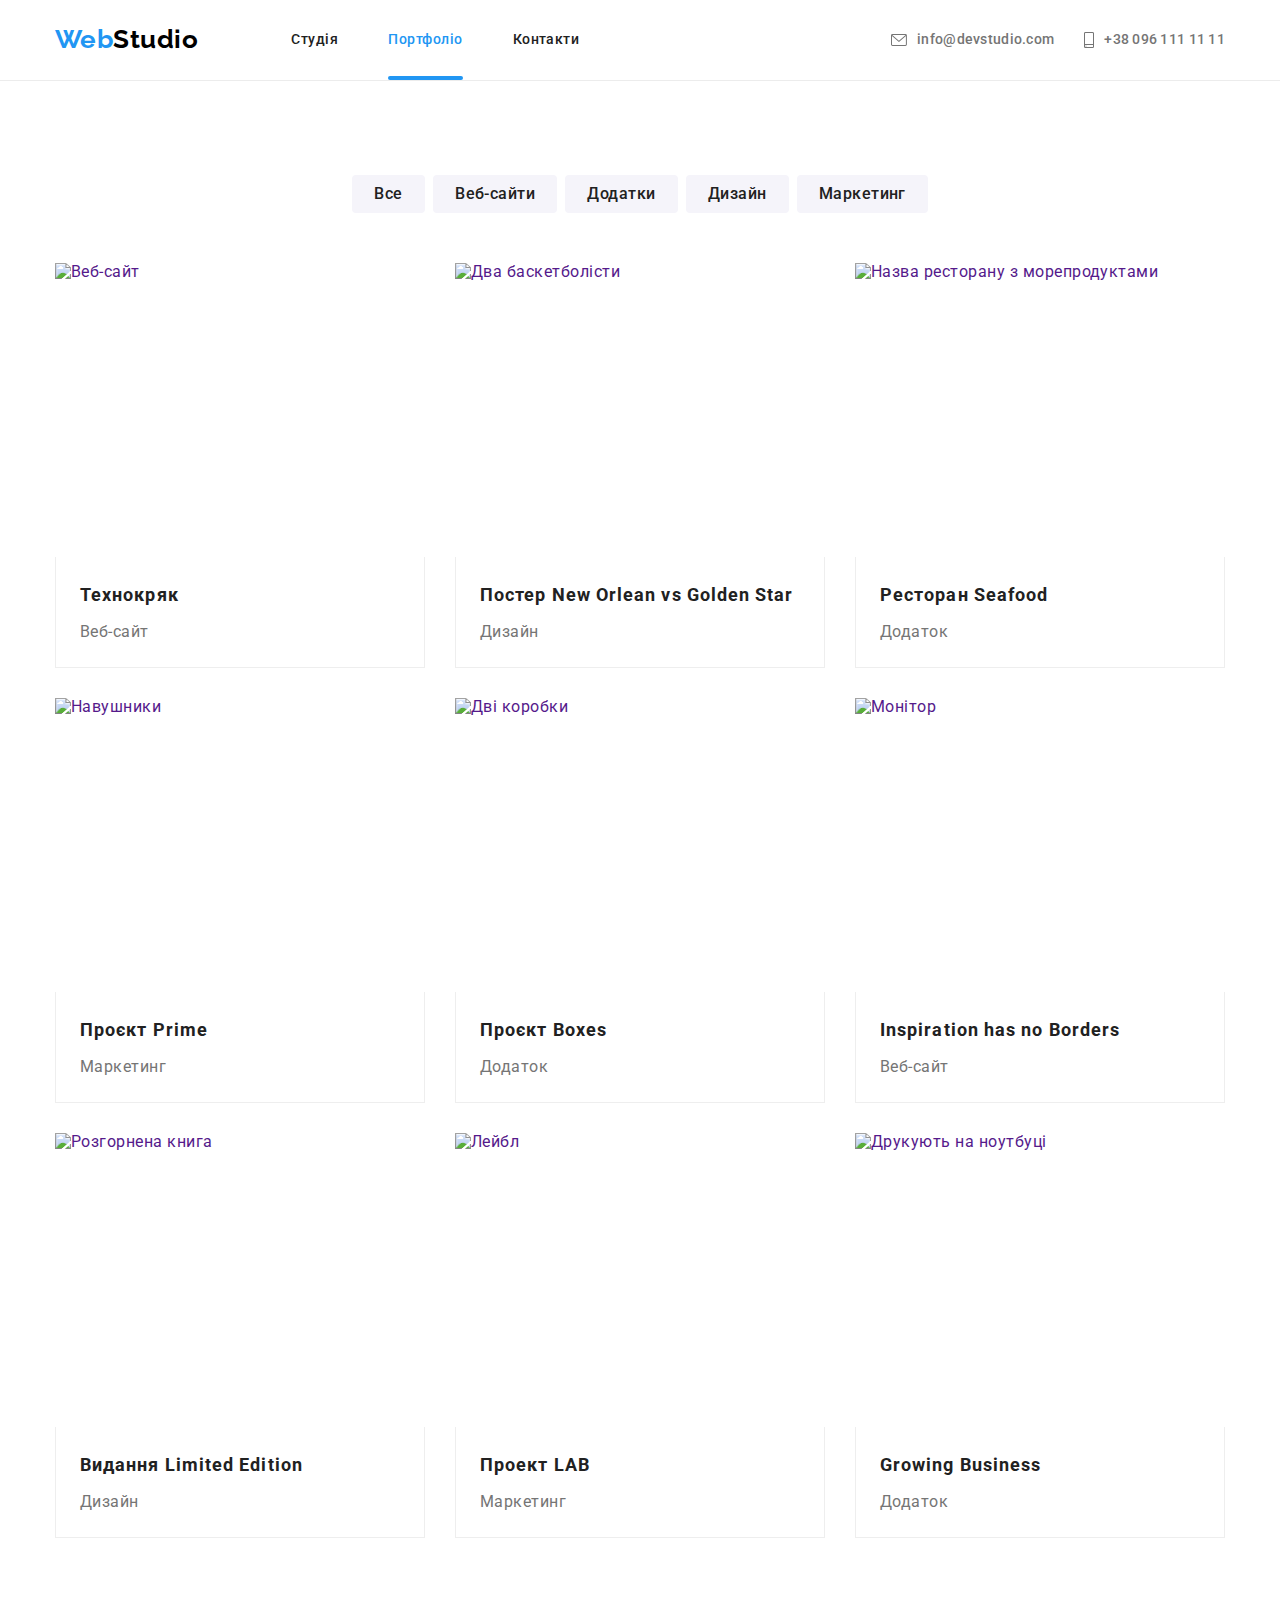
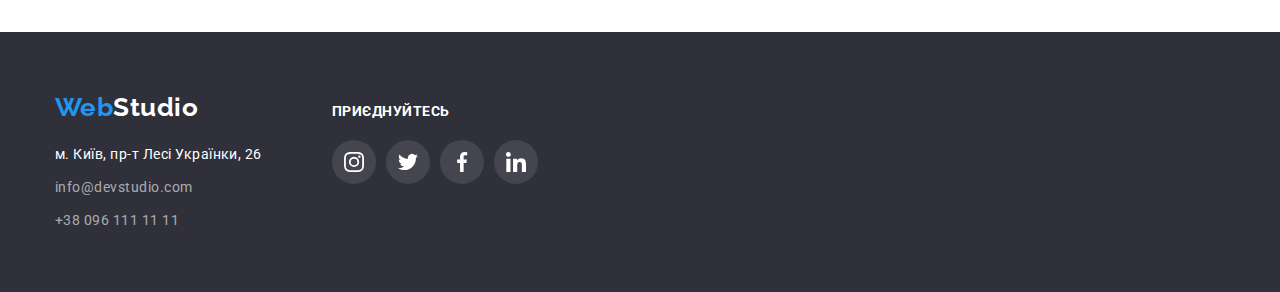
==== portfolio.html @ e34e5ac5 "Added transition" ====
<!DOCTYPE html>
<html lang="uk">
  <head>
    <meta charset="UTF-8" />
    <meta http-equiv="X-UA-Compatible" content="IE=edge" />
    <meta name="viewport" content="width=device-width, initial-scale=1.0" />
    <title>Portfolio</title>
    <link rel="preconnect" href="https://fonts.googleapis.com" />
    <link rel="preconnect" href="https://fonts.gstatic.com" crossorigin />
    <link
      href="https://fonts.googleapis.com/css2?family=Raleway:wght@700&family=Roboto:wght@400;500;700;900&display=swap"
      rel="stylesheet"
    />
    <link
      rel="stylesheet"
      href="https://cdnjs.cloudflare.com/ajax/libs/modern-normalize/1.0.0/modern-normalize.min.css"
    />
    <link rel="stylesheet" href="./css/styles.css" />
  </head>
  <body>
    <header class="page-header">
      <div class="container header-nav">
        <nav class="navigation">
          <a href="" lang="en" class="logo-header link"
            ><span class="logo-first-part">Web</span>Studio</a
          >
          <ul class="menu list">
            <li class="menu-item">
              <a href="./index.html" class="nav link">Студія</a>
            </li>
            <li class="menu-item">
              <a href="./portfolio.html" class="nav current link">Портфоліо</a>
            </li>
            <li class="menu-item"><a href="" class="nav link">Контакти</a></li>
          </ul>
        </nav>
        <ul class="contacts list">
          <li class="contact-item">
            <a href="mailto:info@devstudio.com" class="contact link">
              <svg class="icon-contact" width="16" height="12">
                <use href="./images/icons.svg#icon-envelope"></use>
              </svg>
              info@devstudio.com</a
            >
          </li>
          <li class="contact-item">
            <a href="tel:+380961111111" class="contact link">
              <svg class="icon-contact" width="10" height="16">
                <use href="./images/icons.svg#icon-smartphone"></use></svg
              >+38 096 111 11 11</a
            >
          </li>
        </ul>
      </div>
    </header>
    <main>
      <section class="section">
        <div class="container">
          <h1 class="page-title visually-hidden">Проекти</h1>
          <ul class="filter-list list">
            <li class="filter-item">
              <button type="button" class="filter-btn">Все</button>
            </li>
            <li class="filter-item">
              <button type="button" class="filter-btn">Веб-сайти</button>
            </li>
            <li class="filter-item">
              <button type="button" class="filter-btn">Додатки</button>
            </li>
            <li class="filter-item">
              <button type="button" class="filter-btn">Дизайн</button>
            </li>
            <li class="filter-item">
              <button type="button" class="filter-btn">Маркетинг</button>
            </li>
          </ul>
          <ul class="projects list">
            <li class="project-item">
              <a href="" class="project-card">
                <div class="project-overlay">
                  <img
                    src="./images/Project1.jpg"
                    alt="Веб-сайт"
                    width="370px"
                    height="294px"
                  />
                  <div class="project-thumb">
                    <p>
                      Ресурс пропонує комплексні пропозиції з різним рівнем
                      функціоналу та сервісів. Все це дозволить відвідувачу
                      отримати вичерпні відомості про компанію чи приватну
                      особу.
                    </p>
                  </div>
                </div>
                <div class="project-notes">
                  <h2 class="project-title">Технокряк</h2>
                  <p class="project-text">Веб-сайт</p>
                </div>
              </a>
            </li>
            <li class="project-item">
              <a href="" class="project-card">
                <div class="project-overlay">
                  <img
                    src="./images/Project2.jpg"
                    alt="Два баскетболісти"
                    width="370px"
                    height="294px"
                  />
                  <div class="project-thumb">
                    <p>
                      Ресурс пропонує комплексні пропозиції з різним рівнем
                      функціоналу та сервісів. Все це дозволить відвідувачу
                      отримати вичерпні відомості про компанію чи приватну
                      особу.
                    </p>
                  </div>
                </div>
                <div class="project-notes">
                  <h2 class="project-title">
                    Постер <span lang="en">New Orlean vs Golden Star</span>
                  </h2>
                  <p class="project-text">Дизайн</p>
                </div>
              </a>
            </li>
            <li class="project-item">
              <a href="" class="project-card">
                <div class="project-overlay">
                  <img
                    src="./images/Project3.jpg"
                    alt="Назва ресторану з морепродуктами"
                    width="370px"
                    height="294px"
                  />
                  <div class="project-thumb">
                    <p>
                      Ресурс пропонує комплексні пропозиції з різним рівнем
                      функціоналу та сервісів. Все це дозволить відвідувачу
                      отримати вичерпні відомості про компанію чи приватну
                      особу.
                    </p>
                  </div>
                </div>
                <div class="project-notes">
                  <h2 class="project-title">
                    Ресторан <span lang="en">Seafood</span>
                  </h2>
                  <p class="project-text">Додаток</p>
                </div>
              </a>
            </li>
            <li class="project-item">
              <a href="" class="project-card">
                <div class="project-overlay">
                  <img
                    src="./images/Project4.jpg"
                    alt="Навушники"
                    width="370px"
                    height="294px"
                  />
                  <div class="project-thumb">
                    <p>
                      Ресурс пропонує комплексні пропозиції з різним рівнем
                      функціоналу та сервісів. Все це дозволить відвідувачу
                      отримати вичерпні відомості про компанію чи приватну
                      особу.
                    </p>
                  </div>
                </div>
                <div class="project-notes">
                  <h2 class="project-title">
                    Проєкт <span lang="en">Prime</span>
                  </h2>
                  <p class="project-text">Маркетинг</p>
                </div>
              </a>
            </li>
            <li class="project-item">
              <a href="" class="project-card">
                <div class="project-overlay">
                  <img
                    src="./images/Project5.jpg"
                    alt="Дві коробки"
                    width="370px"
                    height="294px"
                  />
                  <div class="project-thumb">
                    <p>
                      Ресурс пропонує комплексні пропозиції з різним рівнем
                      функціоналу та сервісів. Все це дозволить відвідувачу
                      отримати вичерпні відомості про компанію чи приватну
                      особу.
                    </p>
                  </div>
                </div>
                <div class="project-notes">
                  <h2 class="project-title">
                    Проєкт<span lang="en"> Boxes</span>
                  </h2>
                  <p class="project-text">Додаток</p>
                </div>
              </a>
            </li>
            <li class="project-item">
              <a href="" class="project-card">
                <div class="project-overlay">
                  <img
                    src="./images/Project6.jpg"
                    alt="Монітор"
                    width="370px"
                    height="294px"
                  />
                  <div class="project-thumb">
                    <p>
                      Ресурс пропонує комплексні пропозиції з різним рівнем
                      функціоналу та сервісів. Все це дозволить відвідувачу
                      отримати вичерпні відомості про компанію чи приватну
                      особу.
                    </p>
                  </div>
                </div>
                <div class="project-notes">
                  <h2 lang="en" class="project-title">
                    Inspiration has no Borders
                  </h2>
                  <p class="project-text">Веб-сайт</p>
                </div>
              </a>
            </li>
            <li class="project-item">
              <a href="" class="project-card">
                <div class="project-overlay">
                  <img
                    src="./images/Project7.jpg"
                    alt="Розгорнена книга"
                    width="370px"
                    height="294px"
                  />
                  <div class="project-thumb">
                    <p>
                      Ресурс пропонує комплексні пропозиції з різним рівнем
                      функціоналу та сервісів. Все це дозволить відвідувачу
                      отримати вичерпні відомості про компанію чи приватну
                      особу.
                    </p>
                  </div>
                </div>
                <div class="project-notes">
                  <h2 class="project-title">
                    Видання <span lang="en">Limited Edition</span>
                  </h2>
                  <p class="project-text">Дизайн</p>
                </div>
              </a>
            </li>
            <li class="project-item">
              <a href="" class="project-card">
                <div class="project-overlay">
                  <img
                    src="./images/Project8.jpg"
                    alt="Лейбл"
                    width="370px"
                    height="294px"
                  />
                  <div class="project-thumb">
                    <p>
                      Ресурс пропонує комплексні пропозиції з різним рівнем
                      функціоналу та сервісів. Все це дозволить відвідувачу
                      отримати вичерпні відомості про компанію чи приватну
                      особу.
                    </p>
                  </div>
                </div>
                <div class="project-notes">
                  <h2 class="project-title">
                    Проект <span lang="en">LAB</span>
                  </h2>
                  <p class="project-text">Маркетинг</p>
                </div>
              </a>
            </li>
            <li class="project-item">
              <a href="" class="project-card">
                <div class="project-overlay">
                  <img
                    src="./images/Project9.jpg"
                    alt="Друкують на ноутбуці"
                    width="370px"
                    height="294px"
                  />
                  <div class="project-thumb">
                    <p>
                      Ресурс пропонує комплексні пропозиції з різним рівнем
                      функціоналу та сервісів. Все це дозволить відвідувачу
                      отримати вичерпні відомості про компанію чи приватну
                      особу.
                    </p>
                  </div>
                </div>
                <div class="project-notes">
                  <h2 lang="en" class="project-title">Growing Business</h2>
                  <p class="project-text">Додаток</p>
                </div>
              </a>
            </li>
          </ul>
        </div>
      </section>
    </main>
    <footer class="footer">
      <div class="container footerflex">
        <div>
          <a href="" lang="en" class="logo-footer link"
            ><span class="logo-first-part">Web</span>Studio</a
          >
          <address class="footer-address">
            <ul class="address-list list">
              <li class="address-item">
                <a
                  href="https://goo.gl/maps/QcVGsAYmoGPsiCXT9"
                  class="address-location link"
                  >м. Київ, пр-т Лесі Українки, 26</a
                >
              </li>
              <li class="address-item">
                <a
                  href="mailto:info@devstudio.com"
                  class="address-contacts link"
                  >info@devstudio.com</a
                >
              </li>
              <li class="address-item">
                <a href="tel:+380961111111" class="address-contacts link"
                  >+38 096 111 11 11</a
                >
              </li>
            </ul>
          </address>
        </div>
        <div class="socials">
          <h3 class="socials-title">приєднуйтесь</h3>
          <ul class="socials-list list">
            <li>
              <a href="" class="socials-link link">
                <svg width="20" height="20">
                  <use href="./images/icons.svg#icon-instagram"></use>
                </svg>
              </a>
            </li>
            <li>
              <a href="" class="socials-link link">
                <svg width="20" height="20">
                  <use href="./images/icons.svg#icon-twitter"></use>
                </svg>
              </a>
            </li>
            <li>
              <a href="" class="socials-link link">
                <svg width="20" height="20">
                  <use href="./images/icons.svg#icon-facebook"></use>
                </svg>
              </a>
            </li>
            <li>
              <a href="" class="socials-link link">
                <svg width="20" height="20">
                  <use href="./images/icons.svg#icon-linkedin"></use>
                </svg>
              </a>
            </li>
          </ul>
        </div>
      </div>
    </footer>
  </body>
</html>
---- css/styles.css ----
html {
  box-sizing: border-box;
}

*,
*::before,
*::after {
  box-sizing: inherit;
}
:root {
  --secondary-background-color: #f5f5f5;
  --title-color: #212121;
  --text-color: #757575;
  --accent-color: #2196f3;
  --accent-hover-color: #188ce8;
  --text-light-color: #fff;
  --button-color: #f5f4fa;
  --darkest-color: #000000;
  --dark-background-color: #2f303a;
  --icon-fill-color: #afb1b8;
}
body {
  margin: 0;
  font-family: "Roboto", "sans-serif";
  letter-spacing: 0.03em;
  background-color: var(--text-light-color);
  color: var(--text-color);
}
footer {
  padding-top: 60px;
  padding-bottom: 60px;
}
.container {
  width: 1200px;
  padding-left: 15px;
  padding-right: 15px;
  margin: 0 auto;
}
.link {
  display: inline-block;
  text-decoration: none;
}
.list {
  margin: 0;
  padding: 0;
  list-style: none;
}
img {
  display: block;
}
address {
  font-style: normal;
}
button {
  display: inline-block;
  text-decoration: none;
  text-align: center;
  font-family: inherit;
  border: 1px solid transparent;
  cursor: pointer;
}
h1,
h2,
h3,
h4,
h5,
h6,
p {
  margin-top: 0;
  margin-bottom: 0;
}
ul ol {
  margin-top: 0;
  margin-bottom: 0;
  padding-left: 0;
  padding-right: 0;
}

/*===================INDEX.HTML ===================*/

/*=================== HEADER ===================*/
/*=================== Logo ===================*/

.page-header {
  border-bottom: 1px solid #ececec;
}
.header-nav {
  display: flex;
  align-items: center;
  justify-content: space-between;
}
.logo-header,
.logo-footer {
  font-family: "Raleway";
  font-weight: 700;
  font-size: 26px;
  line-height: 1.19;
  text-decoration: none;
}
.logo-first-part {
  color: var(--accent-color);
}
.logo-header {
  display: block;
  padding-top: 24px;
  padding-bottom: 25px;
  color: var(--darkest-color);
}
.logo-footer {
  margin-bottom: 20px;
  background-color: var(--dark-background-color);
  color: var(--text-light-color);
}
/*=================== Navigation ===================*/
.navigation {
  display: flex;
  flex-wrap: wrap;
  column-gap: 93px;
}

.menu {
  display: flex;
  column-gap: 50px;
  flex-basis: calc((100% - 93px) / 2);
}
.menu-item {
  flex-basis: calc((100% - 2 * 50px) / 3);
}

.nav {
  padding-top: 32px;
  padding-bottom: 32px;
  display: block;

  font-weight: 500;
  text-decoration: none;
  font-size: 14px;
  line-height: 1.14;
  color: var(--title-color);

  transition: color 250ms cubic-bezier(0.4, 0, 0.2, 1);
}
.nav:hover,
.nav:focus {
  color: var(--accent-color);
}
.current {
  color: var(--accent-color);
  position: relative;
}
.current::after {
content:"";
display: block;
position: absolute;
bottom: 0;
width: 100%;
height: 4px;
background: #2196F3;
border-radius: 2px;
}

/*================== Contacts =================*/
.contacts {
  display: flex;
  margin-left: auto;
  column-gap: 30px;
}
.contact {
  display: flex;
  align-items: center;
  padding-top: 32px;
  padding-bottom: 32px;
  font-weight: 500;
  text-decoration: none;
  font-size: 14px;
  line-height: 1.14;
  letter-spacing: 0.02em;
  color: var(--text-color);
  fill: currentColor;

  transition: color 250ms cubic-bezier(0.4, 0, 0.2, 1);
}
.icon-contact {
  display: flex;
  align-items: center;
  margin-right: 10px;
}
.contact:hover,
.contact:focus {
  color: var(--accent-color);
}
.contact-item {
  flex-basis: calc((100%-50px) / 2);
}
/*================== MAIN ==================*/
/*================== Hero section ==================*/

.hero-section {
  max-width: 1600px;
  margin-left: auto;
  margin-right: auto;
  background-image: linear-gradient(
      to right,
      rgba(47, 48, 58, 0.4),
      rgba(47, 48, 58, 0.4)
    ),
    url(../images/background1.jpg);
  background-position: center;
  background-repeat: no-repeat;
  background-size: cover;
  background-color: var(--dark-background-color);
  text-align: center;
  padding-top: 200px;
  padding-bottom: 200px;
}
.centered {
  text-align: center;
}

.hero-title {
  padding: 0;
  margin-bottom: 30px;
  font-family: inherit;
  font-weight: 900;
  font-size: 44px;
  line-height: 1.36;
  letter-spacing: 0.06em;
  text-transform: uppercase;
  color: var(--text-light-color);
}
.hero-btn {
  align-items: center;
  padding: 10px 32px;
  border: 0;
  border-radius: 4px;
  min-width: 216px;
  font-family: "Roboto";
  font-weight: 700;
  font-size: 16px;
  line-height: 2;
  letter-spacing: 0.06em;
  background-color: var(--accent-color);
  color: var(--text-light-color);

  transition: background-color 250ms cubic-bezier(0.4, 0, 0.2, 1);
}

.hero-btn:hover,
.hero-btn:focus {

  background-color: var(--accent-hover-color);
  cursor: pointer;
}

/*================== Features ==================*/
.features {
  display: flex;
  flex-wrap: wrap;
  column-gap: 30px;
}

.feature-item {
  flex-basis: calc((100% - 3 * 30px) / 4);
}
.icon-features {
  display: flex;
  align-items: center;
  justify-content: center;
  height: 120px;
  margin-bottom: 30px;
  background-color: #f5f4fa;
  border-radius: 4px;
}
.socials-title,
.feature-title, 
.occupation-title{
  margin-bottom: 10px;
  font-weight: 700;
  font-size: 14px;
  line-height: 1.14;
  text-transform: uppercase;
  color: var(--title-color);
}
.feature-text {
  margin-top: 0;
  margin-bottom: 0px;
  font-size: 14px;
  line-height: 1.7;
}
/*================== Team ==================*/
.section {
  padding-top: 94px;
  padding-bottom: 94px;
}
.title {
  margin-bottom: 50px;
  font-weight: 700;
  font-size: 36px;
  line-height: 1.17;
  text-align: center;
  color: var(--title-color);
}
.visually-hidden {
  position: absolute;
  white-space: nowrap;
  width: 1px;
  height: 1px;
  overflow: hidden;
  border: 0;
  padding: 0;
  clip: rect(0000);
  clip-path: inset(50%);
  margin: -1px;
}
/* ================== Occupation ================= */
.section.occupation-section {
  padding-top: 0;
}
.occupation-list {
  display: flex;
  flex-wrap: wrap;
  gap: 30px;
}
.occupation-thumb {
  position: relative;

}
.occupation-title {
position: absolute;
  color: #ffffff;

width: 100%;
height: 70px;
bottom: 0;
margin-bottom: 0;
display: flex;
justify-content: center;
align-items: center;

background: linear-gradient(0deg, rgba(0, 0, 0, 0.2), rgba(0, 0, 0, 0.2)), rgba(47, 48, 58, 0.8);
border: 1px solid #000000;
box-shadow: 0px 4px 4px rgba(0, 0, 0, 0.25);

}
.occupation-item {
  flex-basis: calc((100% - 2 * 30px) / 3);
}
/* =================== Team ======================== */
.team-section {
  background-color: #f5f4fa;
}
.team-list {
  display: flex;
  flex-wrap: wrap;
  gap: 30px;
}
.team-mate-card {
  flex-basis: calc((100% - 3 * 30px) / 4);
  background-color: var(--text-light-color);
  box-shadow: 0px 1px 3px rgba(0, 0, 0, 0.12), 0px 1px 1px rgba(0, 0, 0, 0.14),
    0px 2px 1px rgba(0, 0, 0, 0.2);
  border-radius: 0px 0px 4px 4px;
}
.team-mate-img {
  display: block;
}
.team-mate-notes {
  padding-top: 30px;
  padding-bottom: 30px;
}
.team-mate {
  margin-bottom: 10px;
  font-weight: 500;
  font-size: 16px;
  line-height: 1.18;
  text-align: center;
  color: var(--title-color);
}
.profession {
  margin-bottom: 16px;
  font-size: 16px;
  line-height: 1.18;
  text-align: center;
}
.actions {
  display: flex;
  padding: 0;
  margin: 0;
  justify-content: center;
  align-items: center;
  gap: 10px;
}

.actions-link {
  display: flex;
  align-items: center;
  justify-content: center;
  text-align: center;
  padding: 0px;
  width: 44px;
  height: 44px;
  border-radius: 50%;
  cursor: pointer;
  color: var(--icon-fill-color);
  fill: currentColor;


  transition: color 250ms cubic-bezier(0.4, 0, 0.2, 1), 
  background-color 250ms cubic-bezier(0.4, 0, 0.2, 1);
}

.actions-link:hover,
.actions-link:focus {
  background-color: var(--accent-color);
  color: var(--text-light-color);
}

/* ================= Clients ================ */
.clients {
  display: flex;
  gap: 30px;
}
.clients-link {
  display: flex;
  justify-content: center;
  align-items: center;
  text-align: center;
  padding: 0;
  margin: 0;
  height: 92px;
  color: var(--icon-fill-color);
  border: 1px solid #afb1b8;
  border-radius: 4px;
}
.clients-item {
  flex-basis: calc((100% - 5*30px)/6);
}
.icon-clients {
  fill: currentColor;
  cursor: pointer;
}
.clients-link:hover,
.clients-link:focus {
  color: var(--accent-color);
  border: 1px solid var(--accent-color);
}

/*================== FOOTER ==================*/

.footer {
  background-color: #2f303a;
}
.footer-address {
  font-style: normal;
  font-size: 14px;
  line-height: 1.7;
  text-decoration: none;
  background-color: #2f303a;
}
/* .address-list {
}  */
.address-item:not(:last-child) {
  margin-bottom: 9px;
}
.address-location {
  text-decoration: none;
  color: var(--text-light-color);
  transition: color 250ms cubic-bezier(0.4, 0, 0.2, 1);
}
.address-contacts {
  text-decoration: none;
  color: rgba(255, 255, 255, 0.6);
  transition: color 250ms cubic-bezier(0.4, 0, 0.2, 1);
}
.address-location:hover,
.address-location:focus,
.address-contacts:hover,
.address-contacts:focus {
  color: var(--accent-color);
}
/*================== PORTFOLIO ==================*/
/*================== Filter ==================*/

.page-title {
  color: var(--title-color);
}
.filter-list {
  display: flex;
  flex-wrap: wrap;
  justify-content: center;
  column-gap: 8px;
  margin-bottom: 50px;
}
.filter-btn {
  padding: 6px 22px;
  border: 0;
  border-radius: 4px;
  border-color: #f5f4fa;
  min-width: 73px;
  font-family: inherit;
  font-style: normal;
  font-weight: 500;
  font-size: 16px;
  line-height: 1.62;
  text-align: center;
  letter-spacing: 0.03em;
  background-color: var(--button-color);
  color: var(--title-color);

  transition-property: background-color, color, box-shadow;
  transition-duration: 250ms;
  transition-timing-function: cubic-bezier(0.4, 0, 0.2, 1);
}
.filter-btn:hover,
.filter-btn:focus {
  background: #2196f3;
  box-shadow: 0px 3px 1px rgba(0, 0, 0, 0.1), 0px 1px 2px rgba(0, 0, 0, 0.08),
  0px 2px 2px rgba(0, 0, 0, 0.12);
  border-radius: 4px;
  background-color: var(--accent-color);
  color: var(--text-light-color);
  cursor: pointer;
}
/*================== Projects ==================*/
.projects {
  display: flex;
  flex-wrap: wrap;
  gap: 30px;
}

.project-item {
  flex-basis: calc((100% - 2 * 30px) / 3);
}

.project-card {
  position: relative;
  display: block;
  text-decoration: none;
}
.project-card:hover,
.project-card:focus {
  box-shadow: 0px 1px 1px rgba(0, 0, 0, 0.12), 0px 4px 4px rgba(0, 0, 0, 0.06), 1px 4px 6px rgba(0, 0, 0, 0.16);
  /* position: relative; */
  /* transition: box-shadow 250ms cubic-bezier(0.4, 0, 0.2, 1); */
}
.project-overlay {
  position: relative;
  overflow: hidden;
}
.project-thumb {
  position: absolute;
  top: 0;
  left: 0;
  width: 100%;
  height: 100%;  
  background: rgba(33, 150, 243, 0.9);

  font-size: 18px;
  line-height: 1.56;
  letter-spacing: 0.03em;
  color: var(--text-light-color);
  padding: 63px 24px; 
 
   transform: translateY(100.5%);

}
.project-card:hover .project-thumb,
.project-card:focus .project-thumb {
  transform: translateY(0);
  transition: transform 250ms cubic-bezier(0.4, 0, 0.2, 1);
}
.project-notes {
  padding: 20px 24px;
  border-right: 1px solid #eeeeee;
  border-bottom: 1px solid #eeeeee;
  border-left: 1px solid #eeeeee;
}
.project-title {
  margin-bottom: 4px;
  font-weight: 700;
  font-size: 18px;
  line-height: 2;
  letter-spacing: 0.06em;
  color: var(--title-color);
}
.project-text {
  font-size: 16px;
  line-height: 1.88;
  color: var(--text-color);
}
/* ==================== Socials ================ */

.footer .container {
  display: flex;
  align-items: baseline;
  gap: 70px;
}
.socials-title {
  margin-bottom: 20px;
  color: var(--text-light-color);
}
.socials-list {
  display: flex;
  gap: 10px;
}
.socials-item {
  /* flex-basis: calc((100%-3*10px)/4); */
}

.socials-link {
  display: flex;
  align-items: center;
  justify-content: center;
  width: 44px;
  height: 44px;
  color: var(--text-light-color);
  border-radius: 50%;
  fill: currentColor;
  background: rgba(255, 255, 255, 0.1);

  transition: background-color 250ms cubic-bezier(0.4, 0, 0.2, 1);
}
.socials-link:hover,
.socials-link:focus {
  background-color: var(--accent-color);
}
/* =================== modal ===================== */
.backdrop {
  position: fixed;
  top: 0;
  left: 0;
  width:100%;
  height: 100%;
  background-color: rgba(0, 0, 0, 0.2);

}
.backdrop.is-hidden {
  opacity: 0;
  pointer-events: none;
}
.modal {
position: absolute;
top: 50%;
left: 50%;
transform: translate(-50%, -50%);

width: 528px;
height: 581px; 
padding: 15px;

background-color: #ffffff;
  border: 1px solid #0000001A
}
.close-button {
  position: absolute;
  top: 0;
  right: 0;
  width: 30px;
  height: 30px;
  fill: currentColor;
  color: var(--darkest-color);
  border-radius: 50%;
  border: 1px solid rgba(0, 0, 0, 0.1);
  /* background-color: #fff; */
}
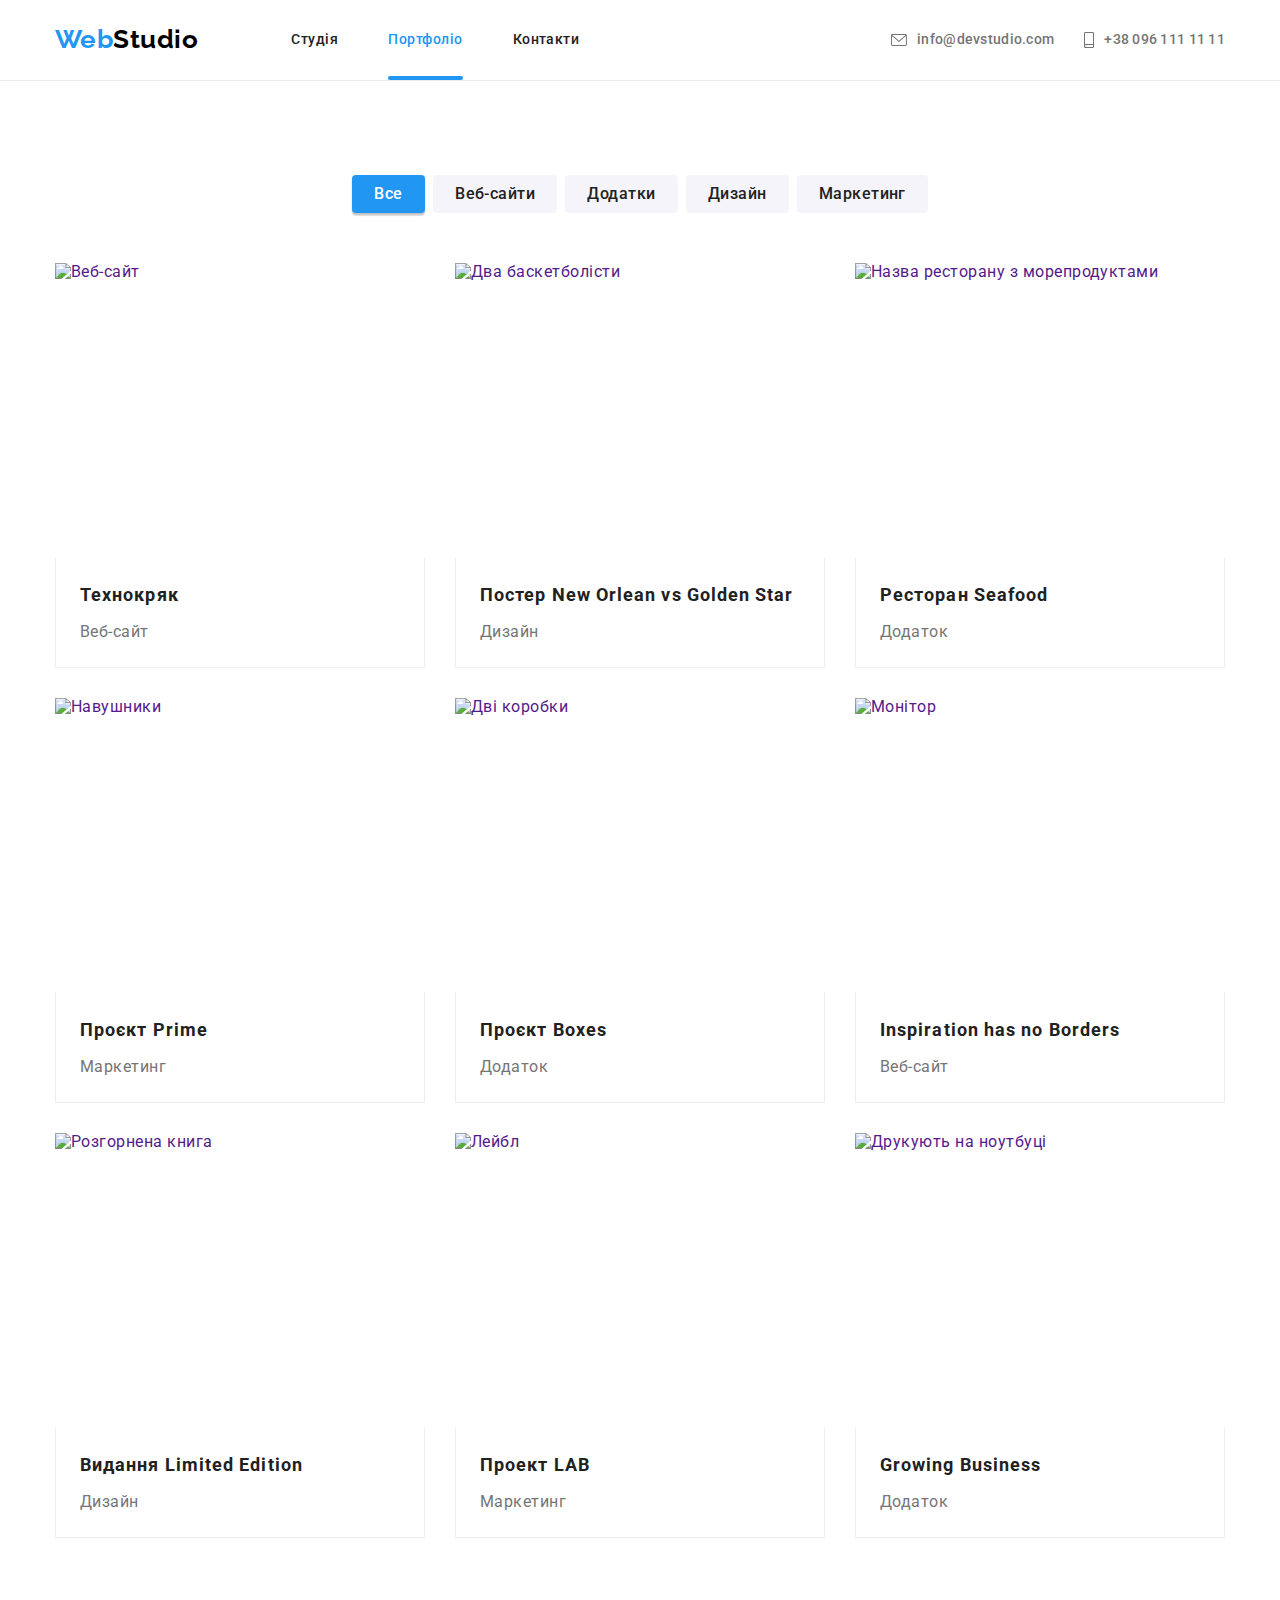
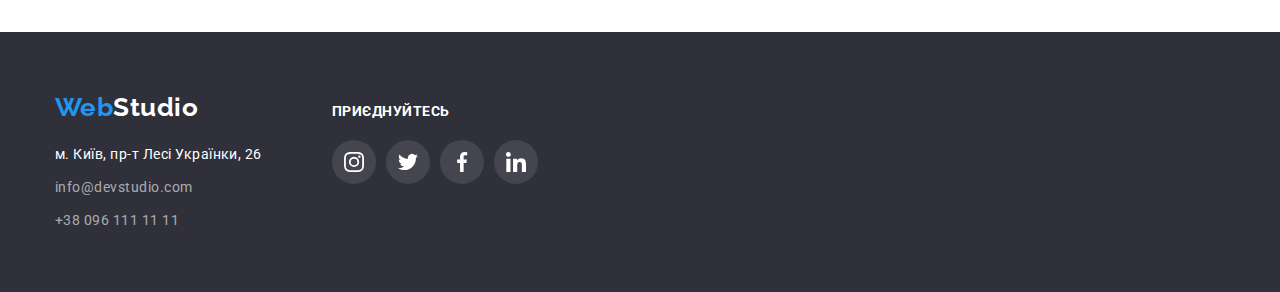
==== commit 757c0c0d: "Corrected" ====
--- a/portfolio.html
+++ b/portfolio.html
@@ -17,7 +17,7 @@
     />
     <link rel="stylesheet" href="./css/styles.css" />
   </head>
-  <body>
+  <body class="portfolio">
     <header class="page-header">
       <div class="container header-nav">
         <nav class="navigation">
@@ -59,7 +59,7 @@
           <h1 class="page-title visually-hidden">Проекти</h1>
           <ul class="filter-list list">
             <li class="filter-item">
-              <button type="button" class="filter-btn">Все</button>
+              <button type="button" class="filter-btn active-btn">Все</button>
             </li>
             <li class="filter-item">
               <button type="button" class="filter-btn">Веб-сайти</button>
--- a/css/styles.css
+++ b/css/styles.css
@@ -81,6 +81,8 @@
 /*=================== HEADER ===================*/
 /*=================== Logo ===================*/
 
+/* .portfolio  */
+
 .page-header {
   border-bottom: 1px solid #ececec;
 }
@@ -117,7 +119,6 @@
   flex-wrap: wrap;
   column-gap: 93px;
 }
-
 .menu {
   display: flex;
   column-gap: 50px;
@@ -126,7 +127,6 @@
 .menu-item {
   flex-basis: calc((100% - 2 * 50px) / 3);
 }
-
 .nav {
   padding-top: 32px;
   padding-bottom: 32px;
@@ -149,14 +149,15 @@
   position: relative;
 }
 .current::after {
-content:"";
-display: block;
-position: absolute;
-bottom: 0;
-width: 100%;
-height: 4px;
-background: #2196F3;
-border-radius: 2px;
+  content: "";
+  display: block;
+  position: absolute;
+  bottom: 0;
+  width: 100%;
+  height: 4px;
+  background: #2196f3;
+  border-radius: 2px;
+  border: none;
 }
 
 /*================== Contacts =================*/
@@ -247,7 +248,6 @@
 
 .hero-btn:hover,
 .hero-btn:focus {
-
   background-color: var(--accent-hover-color);
   cursor: pointer;
 }
@@ -272,8 +272,8 @@
   border-radius: 4px;
 }
 .socials-title,
-.feature-title, 
-.occupation-title{
+.feature-title,
+.occupation-title {
   margin-bottom: 10px;
   font-weight: 700;
   font-size: 14px;
@@ -323,24 +323,21 @@
 }
 .occupation-thumb {
   position: relative;
-
 }
 .occupation-title {
-position: absolute;
+  position: absolute;
   color: #ffffff;
 
-width: 100%;
-height: 70px;
-bottom: 0;
-margin-bottom: 0;
-display: flex;
-justify-content: center;
-align-items: center;
-
-background: linear-gradient(0deg, rgba(0, 0, 0, 0.2), rgba(0, 0, 0, 0.2)), rgba(47, 48, 58, 0.8);
-border: 1px solid #000000;
-box-shadow: 0px 4px 4px rgba(0, 0, 0, 0.25);
-
+  width: 100%;
+  height: 70px;
+  bottom: 0;
+  margin-bottom: 0;
+  display: flex;
+  justify-content: center;
+  align-items: center;
+  background: rgba(47, 48, 58, 0.8);
+  border: 1px solid #000000;
+  box-shadow: 0px 4px 4px rgba(0, 0, 0, 0.25);
 }
 .occupation-item {
   flex-basis: calc((100% - 2 * 30px) / 3);
@@ -404,9 +401,8 @@
   color: var(--icon-fill-color);
   fill: currentColor;
 
-
-  transition: color 250ms cubic-bezier(0.4, 0, 0.2, 1), 
-  background-color 250ms cubic-bezier(0.4, 0, 0.2, 1);
+  transition: color 250ms cubic-bezier(0.4, 0, 0.2, 1),
+    background-color 250ms cubic-bezier(0.4, 0, 0.2, 1);
 }
 
 .actions-link:hover,
@@ -431,18 +427,20 @@
   color: var(--icon-fill-color);
   border: 1px solid #afb1b8;
   border-radius: 4px;
-}
-.clients-item {
-  flex-basis: calc((100% - 5*30px)/6);
-}
-.icon-clients {
-  fill: currentColor;
-  cursor: pointer;
+  transition: color 250ms cubic-bezier(0.4, 0, 0.2, 1),
+    border 250ms cubic-bezier(0.4, 0, 0.2, 1);
 }
 .clients-link:hover,
 .clients-link:focus {
   color: var(--accent-color);
   border: 1px solid var(--accent-color);
+}
+.clients-item {
+  flex-basis: calc((100% - 5 * 30px) / 6);
+}
+.icon-clients {
+  fill: currentColor;
+  cursor: pointer;
 }
 
 /*================== FOOTER ==================*/
@@ -515,11 +513,17 @@
 .filter-btn:focus {
   background: #2196f3;
   box-shadow: 0px 3px 1px rgba(0, 0, 0, 0.1), 0px 1px 2px rgba(0, 0, 0, 0.08),
-  0px 2px 2px rgba(0, 0, 0, 0.12);
+    0px 2px 2px rgba(0, 0, 0, 0.12);
   border-radius: 4px;
   background-color: var(--accent-color);
   color: var(--text-light-color);
   cursor: pointer;
+}
+.active-btn {
+  background-color: var(--accent-color);
+  box-shadow: 0px 3px 1px rgba(0, 0, 0, 0.1), 0px 1px 2px rgba(0, 0, 0, 0.08),
+    0px 2px 2px rgba(0, 0, 0, 0.12);
+  color: var(--text-light-color);
 }
 /*================== Projects ==================*/
 .projects {
@@ -539,35 +543,37 @@
 }
 .project-card:hover,
 .project-card:focus {
-  box-shadow: 0px 1px 1px rgba(0, 0, 0, 0.12), 0px 4px 4px rgba(0, 0, 0, 0.06), 1px 4px 6px rgba(0, 0, 0, 0.16);
+  box-shadow: 0px 1px 1px rgba(0, 0, 0, 0.12), 0px 4px 4px rgba(0, 0, 0, 0.06),
+    1px 4px 6px rgba(0, 0, 0, 0.16);
   /* position: relative; */
-  /* transition: box-shadow 250ms cubic-bezier(0.4, 0, 0.2, 1); */
+  transition: box-shadow 250ms cubic-bezier(0.4, 0, 0.2, 1);
 }
 .project-overlay {
   position: relative;
   overflow: hidden;
+
 }
 .project-thumb {
   position: absolute;
   top: 0;
   left: 0;
   width: 100%;
-  height: 100%;  
+  height: 100%;
   background: rgba(33, 150, 243, 0.9);
 
   font-size: 18px;
   line-height: 1.56;
   letter-spacing: 0.03em;
   color: var(--text-light-color);
-  padding: 63px 24px; 
- 
-   transform: translateY(100.5%);
-
+  padding: 0 24px;
+  display: flex;
+  align-items: center;
+  transform: translateY(100.5%);
+  transition: transform 250ms cubic-bezier(0.4, 0, 0.2, 1);
 }
 .project-card:hover .project-thumb,
 .project-card:focus .project-thumb {
   transform: translateY(0);
-  transition: transform 250ms cubic-bezier(0.4, 0, 0.2, 1);
 }
 .project-notes {
   padding: 20px 24px;
@@ -604,9 +610,8 @@
   gap: 10px;
 }
 .socials-item {
-  /* flex-basis: calc((100%-3*10px)/4); */
-}
-
+  flex-basis: calc((100%-3 * 10px) / 4);
+}
 .socials-link {
   display: flex;
   align-items: center;
@@ -617,7 +622,6 @@
   border-radius: 50%;
   fill: currentColor;
   background: rgba(255, 255, 255, 0.1);
-
   transition: background-color 250ms cubic-bezier(0.4, 0, 0.2, 1);
 }
 .socials-link:hover,
@@ -629,37 +633,49 @@
   position: fixed;
   top: 0;
   left: 0;
-  width:100%;
+  width: 100%;
   height: 100%;
   background-color: rgba(0, 0, 0, 0.2);
-
+  z-index: 100;
+
+  opacity: 1;
+  transform: scale(1);
+  visibility: visible;
+  pointer-events: auto;
+  transition: opacity 800ms cubic-bezier(0.4, 0, 0.2, 1),
+    visibility 800ms cubic-bezier(0.4, 0, 0.2, 1),
+    transform 800ms cubic-bezier(0.4, 0, 0.2, 1);
 }
 .backdrop.is-hidden {
+  transform: scale(0);
   opacity: 0;
+  visibility: hidden;
   pointer-events: none;
 }
 .modal {
-position: absolute;
-top: 50%;
-left: 50%;
-transform: translate(-50%, -50%);
-
-width: 528px;
-height: 581px; 
-padding: 15px;
-
-background-color: #ffffff;
-  border: 1px solid #0000001A
+  position: absolute;
+  top: 50%;
+  left: 50%;
+  transform: translate(-50%, -50%);
+  width: 528px;
+  height: 581px;
+  padding: 15px;
+
+  background-color: #ffffff;
+  border: 1px solid #0000001a;
 }
 .close-button {
   position: absolute;
-  top: 0;
-  right: 0;
+  display: flex;
+  justify-content: center;
+  align-items: center;
+  top: 8px;
+  right: 8px;
   width: 30px;
   height: 30px;
   fill: currentColor;
   color: var(--darkest-color);
   border-radius: 50%;
   border: 1px solid rgba(0, 0, 0, 0.1);
-  /* background-color: #fff; */
-}+  background-color: #fff;
+}
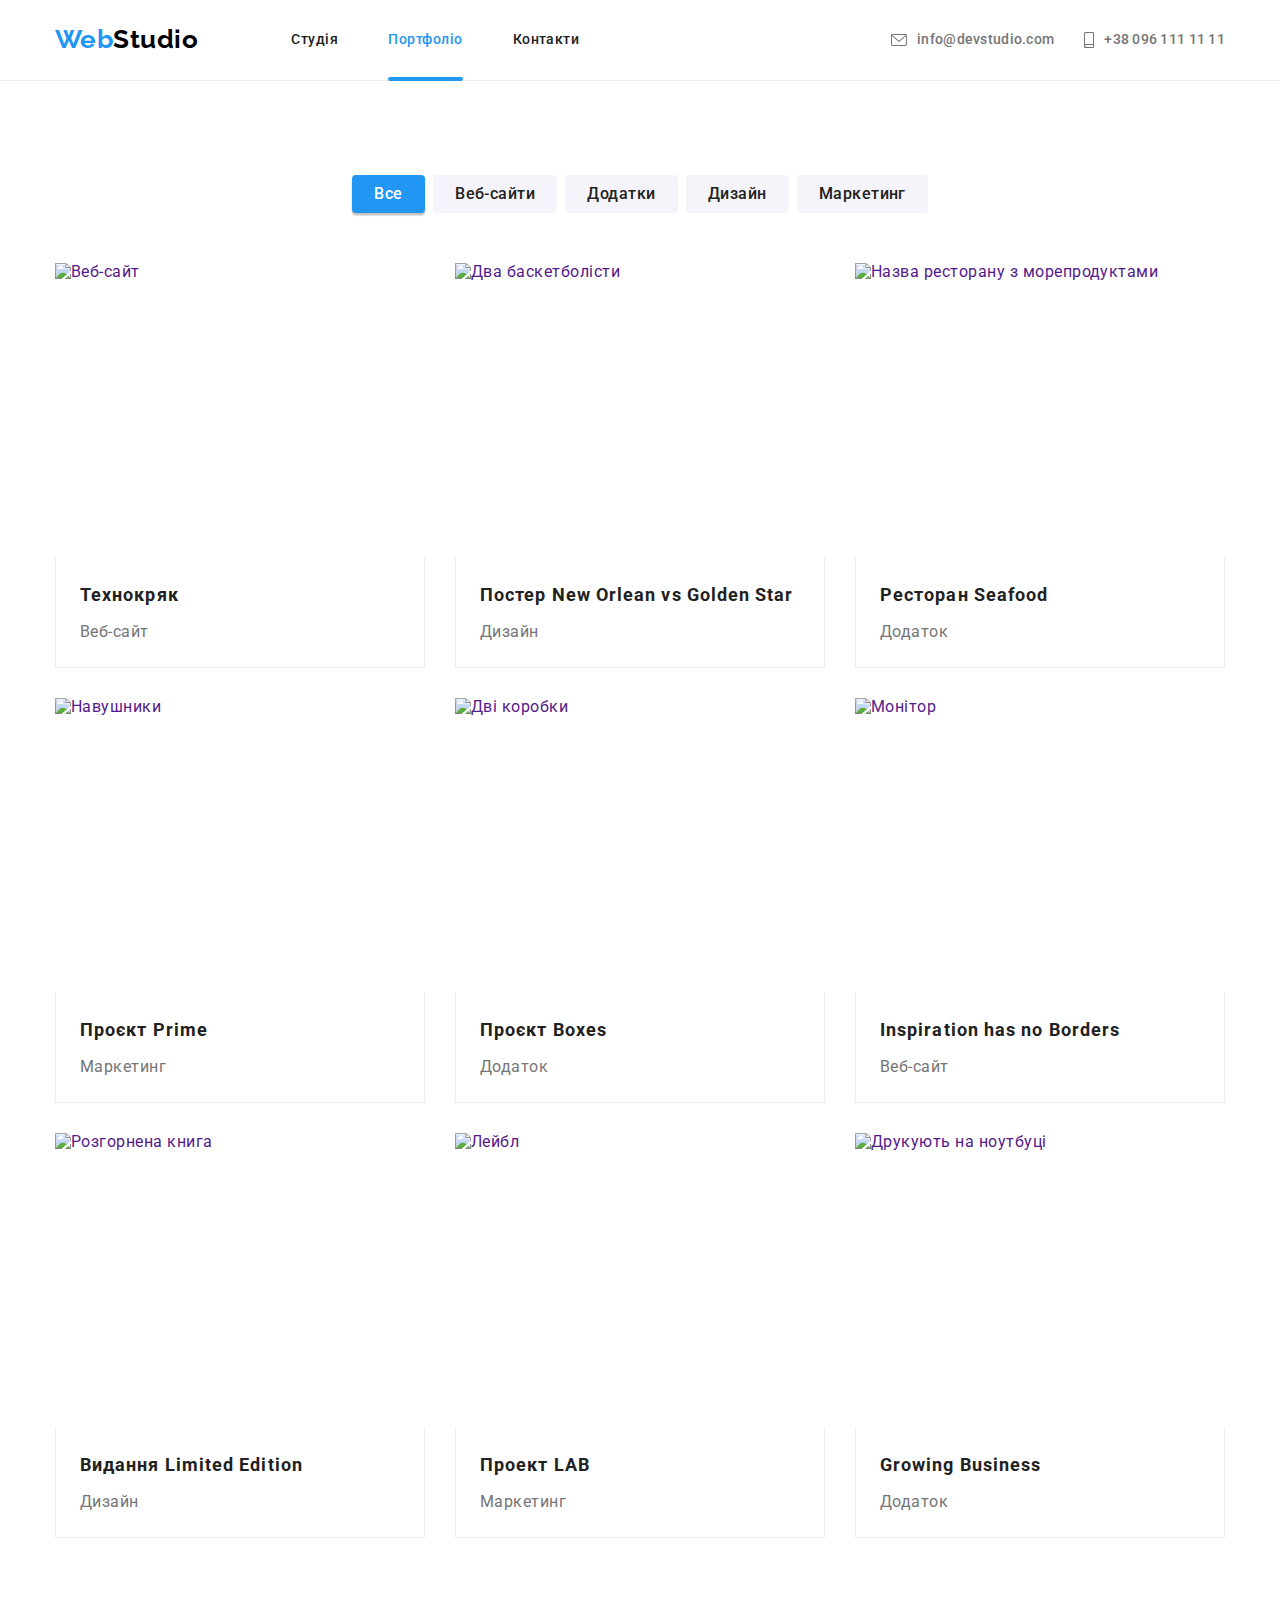
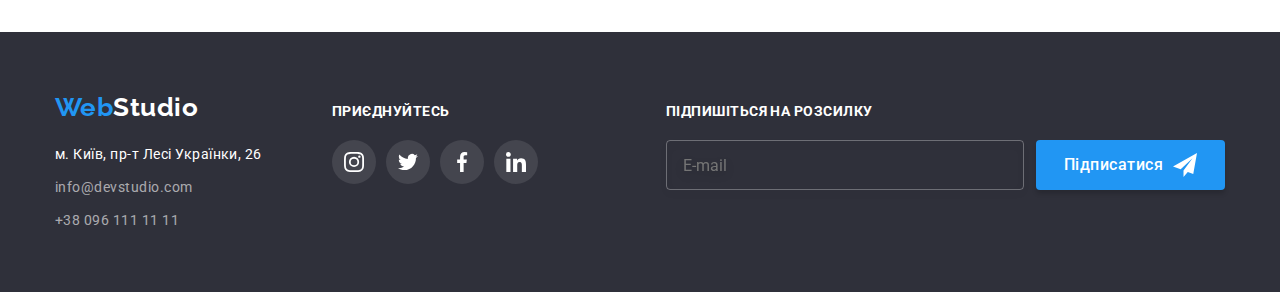
==== commit aae32ce6: "made some job in forms" ====
--- a/portfolio.html
+++ b/portfolio.html
@@ -17,7 +17,7 @@
     />
     <link rel="stylesheet" href="./css/styles.css" />
   </head>
-  <body class="portfolio">
+  <body>
     <header class="page-header">
       <div class="container header-nav">
         <nav class="navigation">
@@ -310,69 +310,132 @@
       </section>
     </main>
     <footer class="footer">
-      <div class="container footerflex">
-        <div>
-          <a href="" lang="en" class="logo-footer link"
-            ><span class="logo-first-part">Web</span>Studio</a
-          >
-          <address class="footer-address">
-            <ul class="address-list list">
-              <li class="address-item">
-                <a
-                  href="https://goo.gl/maps/QcVGsAYmoGPsiCXT9"
-                  class="address-location link"
-                  >м. Київ, пр-т Лесі Українки, 26</a
-                >
+      <div class="container">
+        <div class="footer-left-part">
+          <div>
+            <a href="" lang="en" class="logo-footer link"
+              ><span class="logo-first-part">Web</span>Studio</a
+            >
+            <address class="footer-address">
+              <ul class="address-list list">
+                <li class="address-item">
+                  <a
+                    href="https://goo.gl/maps/QcVGsAYmoGPsiCXT9"
+                    class="address-location link"
+                    >м. Київ, пр-т Лесі Українки, 26</a
+                  >
+                </li>
+                <li class="address-item">
+                  <a
+                    href="mailto:info@devstudio.com"
+                    class="address-contacts link"
+                    >info@devstudio.com</a
+                  >
+                </li>
+                <li class="address-item">
+                  <a href="tel:+380961111111" class="address-contacts link"
+                    >+38 096 111 11 11</a
+                  >
+                </li>
+              </ul>
+            </address>
+          </div>
+          <div class="socials">
+            <h3 class="socials-title">приєднуйтесь</h3>
+            <ul class="socials-list list">
+              <li class="socials-item">
+                <a href="" class="socials-link link">
+                  <svg width="20" height="20">
+                    <use href="./images/icons.svg#icon-instagram"></use>
+                  </svg>
+                </a>
               </li>
-              <li class="address-item">
-                <a
-                  href="mailto:info@devstudio.com"
-                  class="address-contacts link"
-                  >info@devstudio.com</a
-                >
+              <li class="socials-item">
+                <a href="" class="socials-link link">
+                  <svg width="20" height="20">
+                    <use href="./images/icons.svg#icon-twitter"></use>
+                  </svg>
+                </a>
               </li>
-              <li class="address-item">
-                <a href="tel:+380961111111" class="address-contacts link"
-                  >+38 096 111 11 11</a
-                >
+              <li class="socials-item">
+                <a href="" class="socials-link link">
+                  <svg width="20" height="20">
+                    <use href="./images/icons.svg#icon-facebook"></use>
+                  </svg>
+                </a>
+              </li>
+              <li class="socials-item">
+                <a href="" class="socials-link link">
+                  <svg width="20" height="20">
+                    <use href="./images/icons.svg#icon-linkedin"></use>
+                  </svg>
+                </a>
               </li>
             </ul>
-          </address>
+          </div>
         </div>
-        <div class="socials">
-          <h3 class="socials-title">приєднуйтесь</h3>
-          <ul class="socials-list list">
-            <li>
-              <a href="" class="socials-link link">
-                <svg width="20" height="20">
-                  <use href="./images/icons.svg#icon-instagram"></use>
+        <div class="sign-up-form">
+          <form name="signup_form" autocomplete="on" novalidate>
+            <h3 class="sign-up-title">Підпишіться на розсилку</h3>
+            <div class="sign-up">
+              <input
+                class="sign-up-input"
+                type="email"
+                name="email"
+                placeholder="E-mail"
+              />
+              <button class="sign-up-btn" type="submit">
+                Підписатися
+                <svg width="24" height="24">
+                  <use href="./images/icons.svg#icon-send"></use>
                 </svg>
-              </a>
-            </li>
-            <li>
-              <a href="" class="socials-link link">
-                <svg width="20" height="20">
-                  <use href="./images/icons.svg#icon-twitter"></use>
-                </svg>
-              </a>
-            </li>
-            <li>
-              <a href="" class="socials-link link">
-                <svg width="20" height="20">
-                  <use href="./images/icons.svg#icon-facebook"></use>
-                </svg>
-              </a>
-            </li>
-            <li>
-              <a href="" class="socials-link link">
-                <svg width="20" height="20">
-                  <use href="./images/icons.svg#icon-linkedin"></use>
-                </svg>
-              </a>
-            </li>
-          </ul>
+              </button>
+            </div>
+          </form>
         </div>
       </div>
     </footer>
+    <div class="backdrop is-hidden" data-modal>
+      <div class="modal">
+        <button class="close-button" data-modal-close>
+          <svg width="18" height="18">
+            <use href="./images/icons.svg#icon-close-cross"></use>
+          </svg>
+        </button>
+        <form class="user-form">
+          <!-- <label for="name">Ім'я</label> -->
+          <input
+            type="text"
+            class="form-input"
+            name="user-name"
+            required
+            placeholder=""
+            minlength=""
+            id="name"
+          />
+          <input
+            type="text"
+            class="form-input"
+            name="user-email"
+            required
+            placeholder=""
+          />
+          <input
+            type="text"
+            class="form-input"
+            name="user-phone"
+            required
+            placeholder=""
+          />
+          <textarea
+            name="user-message"
+            class="form-input form-textarea"
+            placeholder="Введіть текст"
+          ></textarea>
+          <button class="form-btn" type="submit">Відправити</button>
+        </form>
+      </div>
+    </div>
+    <script src="./js/modal.js"></script>
   </body>
 </html>
--- a/css/styles.css
+++ b/css/styles.css
@@ -152,7 +152,7 @@
   content: "";
   display: block;
   position: absolute;
-  bottom: 0;
+  bottom: -1px;
   width: 100%;
   height: 4px;
   background: #2196f3;
@@ -271,6 +271,7 @@
   background-color: #f5f4fa;
   border-radius: 4px;
 }
+.sign-up-title,
 .socials-title,
 .feature-title,
 .occupation-title {
@@ -476,6 +477,7 @@
 .address-contacts:focus {
   color: var(--accent-color);
 }
+
 /*================== PORTFOLIO ==================*/
 /*================== Filter ==================*/
 
@@ -551,7 +553,6 @@
 .project-overlay {
   position: relative;
   overflow: hidden;
-
 }
 .project-thumb {
   position: absolute;
@@ -595,12 +596,18 @@
   color: var(--text-color);
 }
 /* ==================== Socials ================ */
-
 .footer .container {
+  display: flex;
+  align-items: baseline;
+  justify-content: space-between;
+  /* gap: 93px; */
+}
+.footer-left-part {
   display: flex;
   align-items: baseline;
   gap: 70px;
 }
+.sign-up-title,
 .socials-title {
   margin-bottom: 20px;
   color: var(--text-light-color);
@@ -627,6 +634,43 @@
 .socials-link:hover,
 .socials-link:focus {
   background-color: var(--accent-color);
+}
+/* ===================sign-up================= */
+.sign-up {
+  display: flex;
+
+  gap: 12px;
+}
+.sign-up-input {
+  width: 358px;
+  height: 50px;
+  padding: 15px 16px;
+  background-color: transparent;
+  border: 1px solid rgba(255, 255, 255, 0.3);
+  filter: drop-shadow(0px 4px 4px rgba(0, 0, 0, 0.15));
+  border-radius: 4px;
+}
+.sign-up-btn {
+  display: flex;
+  justify-content: center;
+  align-items: center;
+  gap: 10px;
+  padding: 10px 28px;
+  border: 0;
+  min-width: 150px;
+  font-family: inherit;
+  font-style: normal;
+  font-weight: 500;
+  font-size: 16px;
+  line-height: 1.62;
+  text-align: center;
+  letter-spacing: 0.03em;
+
+  background-color: var(--accent-color);
+  box-shadow: 0px 4px 4px rgba(0, 0, 0, 0.15);
+  border-radius: 4px;
+  color: var(--text-light-color);
+  cursor: pointer;
 }
 /* =================== modal ===================== */
 .backdrop {
@@ -660,6 +704,7 @@
   width: 528px;
   height: 581px;
   padding: 15px;
+  padding: 40px;
 
   background-color: #ffffff;
   border: 1px solid #0000001a;
@@ -679,3 +724,41 @@
   border: 1px solid rgba(0, 0, 0, 0.1);
   background-color: #fff;
 }
+.user-form {
+  margin-bottom: 10px;
+}
+.form-input {
+  width: 100%;
+  height: 40px;
+}
+.form-btn {
+  margin-left: auto;
+  margin-right: auto;
+  display: flex;
+  justify-content: center;
+  padding: 10px 52px;
+  border: 0;
+  min-width: 150px;
+  font-family: inherit;
+  font-style: normal;
+  font-weight: 500;
+  font-size: 16px;
+  line-height: 1.62;
+  text-align: center;
+  letter-spacing: 0.03em;
+
+  background-color: var(--accent-color);
+  box-shadow: 0px 4px 4px rgba(0, 0, 0, 0.15);
+  border-radius: 4px;
+  color: var(--text-light-color);
+  cursor: pointer;
+}
+.form-btn:hover,
+.form-btn:focus {
+  background-color: var(--accent-hover-color);
+}
+.form-textarea {
+  height: 120px;
+  resize: none;
+  padding: 12px 16px;
+}
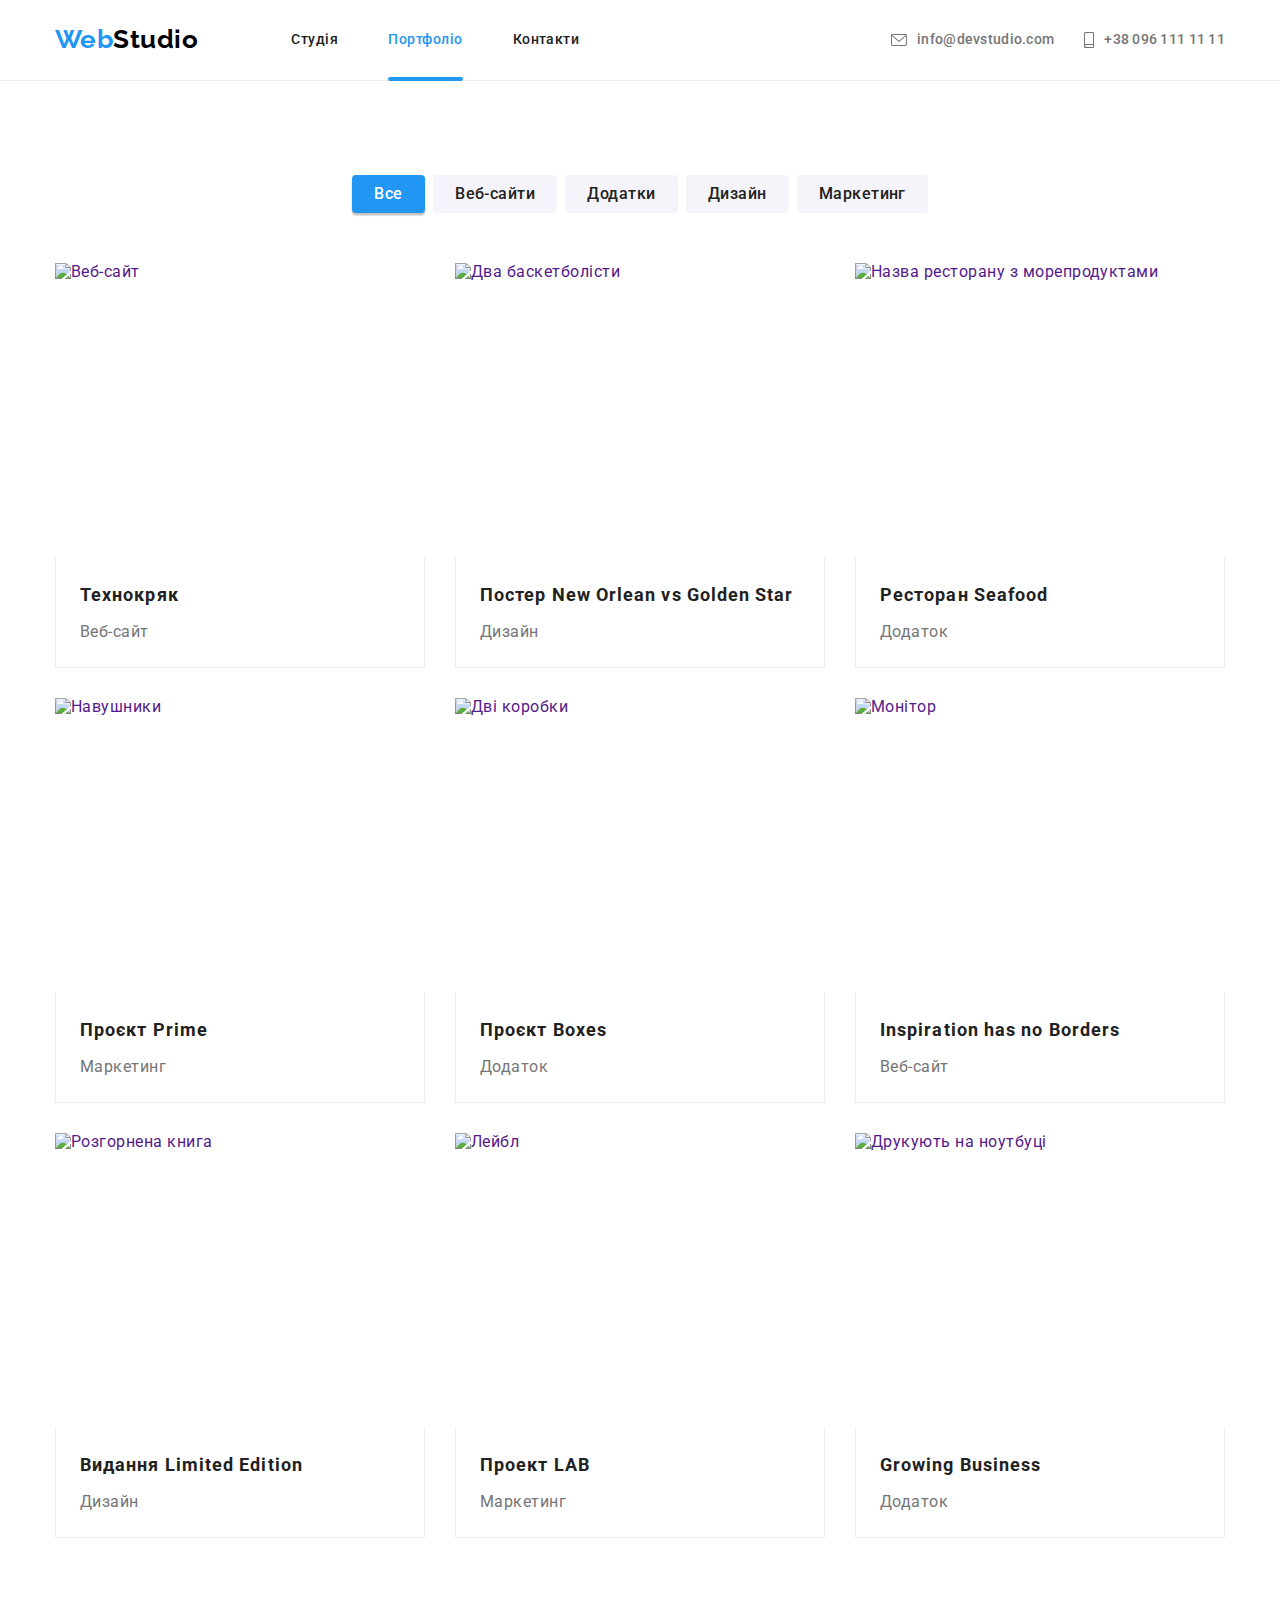
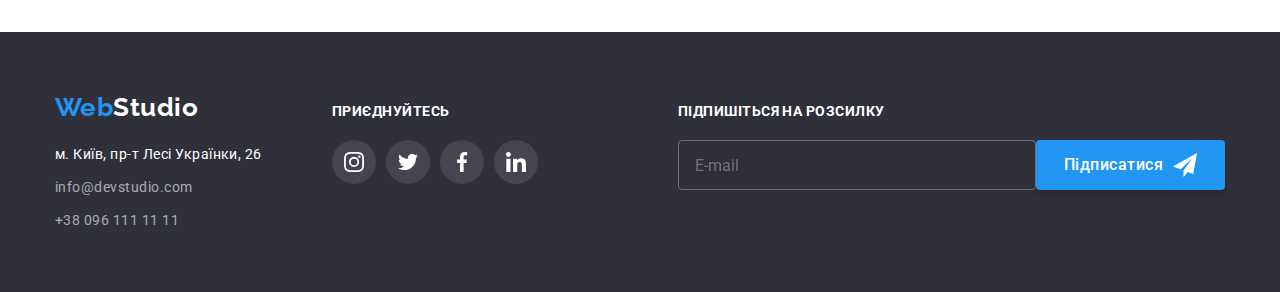
==== commit dc35a35f: "modified" ====
--- a/portfolio.html
+++ b/portfolio.html
@@ -403,35 +403,34 @@
           </svg>
         </button>
         <form class="user-form">
-          <!-- <label for="name">Ім'я</label> -->
-          <input
-            type="text"
-            class="form-input"
-            name="user-name"
-            required
-            placeholder=""
-            minlength=""
-            id="name"
-          />
-          <input
-            type="text"
-            class="form-input"
-            name="user-email"
-            required
-            placeholder=""
-          />
-          <input
-            type="text"
-            class="form-input"
-            name="user-phone"
-            required
-            placeholder=""
-          />
-          <textarea
-            name="user-message"
-            class="form-input form-textarea"
-            placeholder="Введіть текст"
-          ></textarea>
+          <label
+            >Ім'я
+            <input
+              type="text"
+              class="form-input"
+              name="user-name"
+              required
+              minlength="2"
+          /></label>
+          <label>
+            Телефон
+            <input type="tel" class="form-input" name="user-phone" required
+          /></label>
+          <label>
+            Пошта
+            <input type="email" class="form-input" name="user-email" required
+          /></label>
+          <label>
+            <textarea
+              name="user-message"
+              class="form-input form-textarea"
+              placeholder="Введіть текст"
+            ></textarea>
+          </label>
+          <input type="checkbox" name="policy" id="policy" />
+          <label for="policy"
+            >Погоджуюся з розсилкою та приймаю <span>Умови договору</span>
+          </label>
           <button class="form-btn" type="submit">Відправити</button>
         </form>
       </div>
--- a/css/styles.css
+++ b/css/styles.css
@@ -639,7 +639,7 @@
 .sign-up {
   display: flex;
 
-  gap: 12px;
+  /* gap: 12px; */
 }
 .sign-up-input {
   width: 358px;
@@ -650,11 +650,16 @@
   filter: drop-shadow(0px 4px 4px rgba(0, 0, 0, 0.15));
   border-radius: 4px;
 }
+/* .sign-up-policy{
+  text-decoration-line: underline;
+  color: #2196F3;
+} */
 .sign-up-btn {
   display: flex;
   justify-content: center;
   align-items: center;
   gap: 10px;
+
   padding: 10px 28px;
   border: 0;
   min-width: 150px;
@@ -666,10 +671,10 @@
   text-align: center;
   letter-spacing: 0.03em;
 
+  color: var(--text-light-color);
   background-color: var(--accent-color);
   box-shadow: 0px 4px 4px rgba(0, 0, 0, 0.15);
   border-radius: 4px;
-  color: var(--text-light-color);
   cursor: pointer;
 }
 /* =================== modal ===================== */
